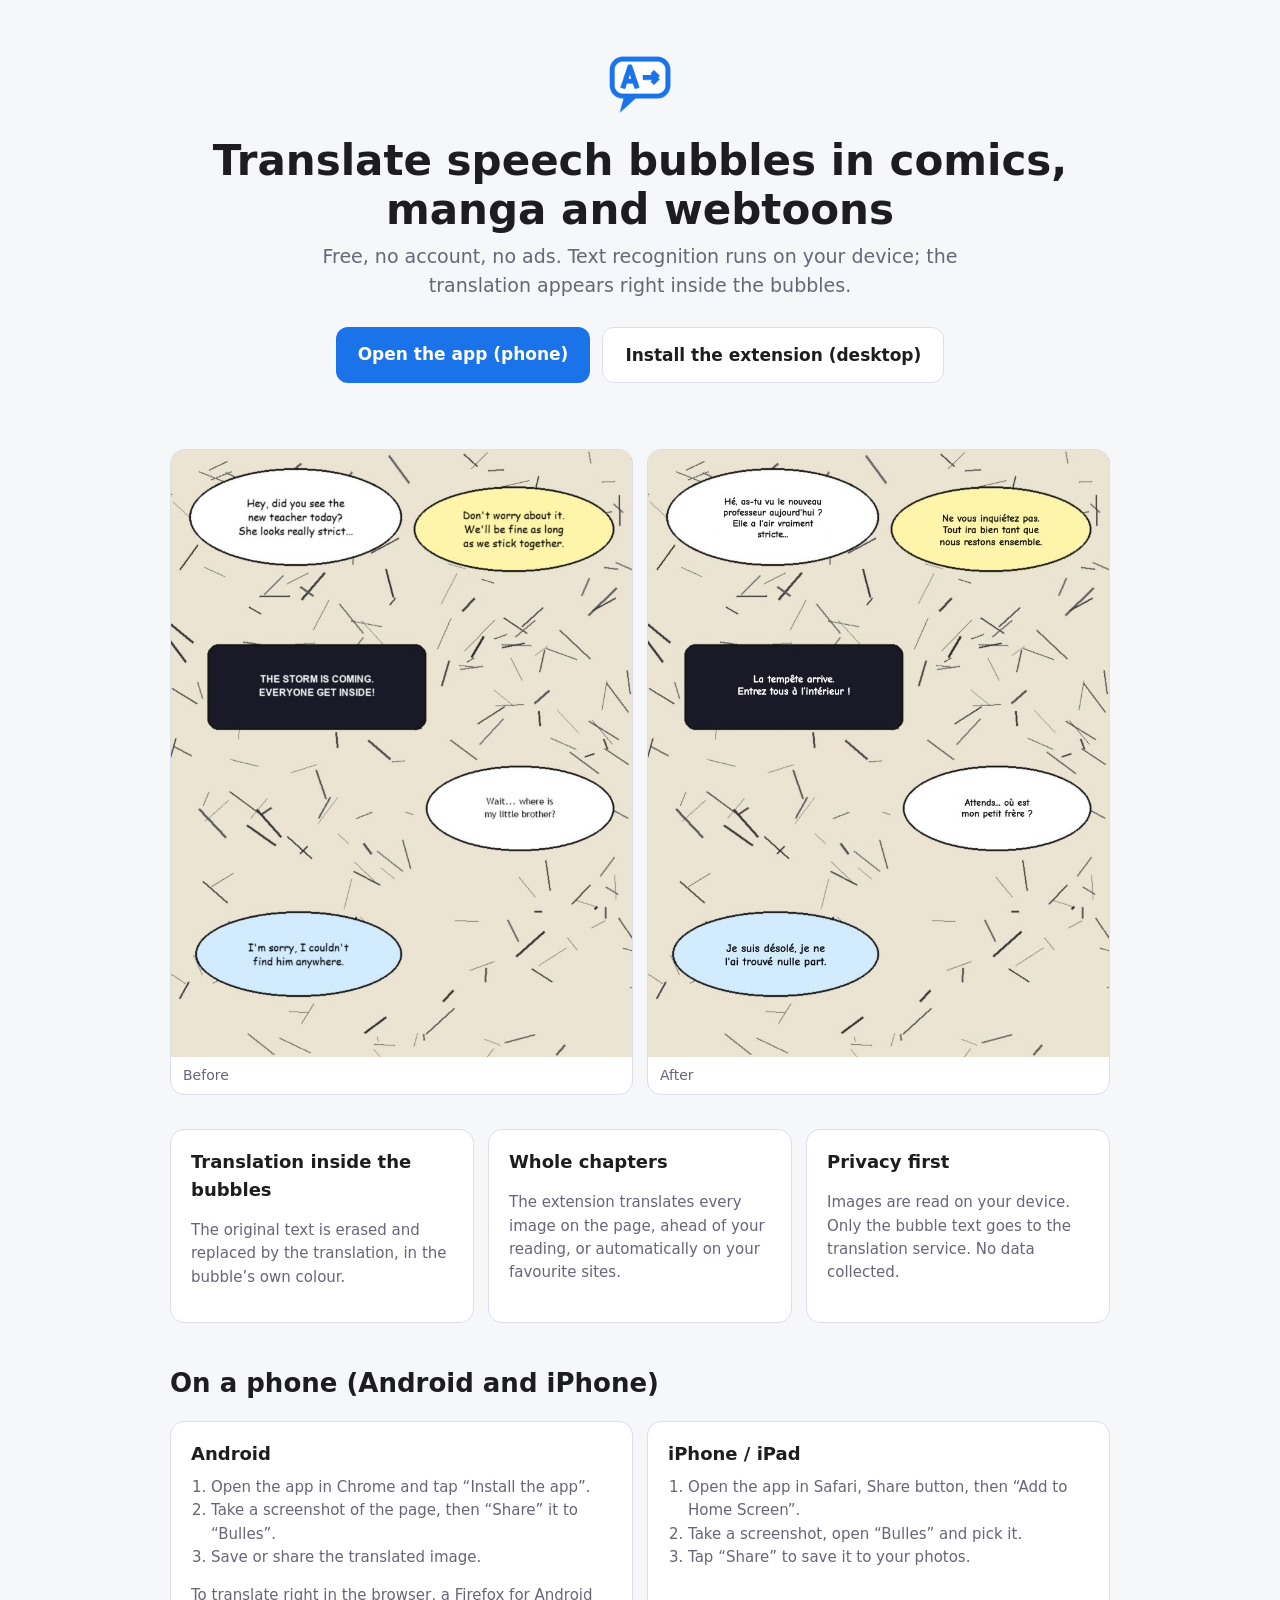
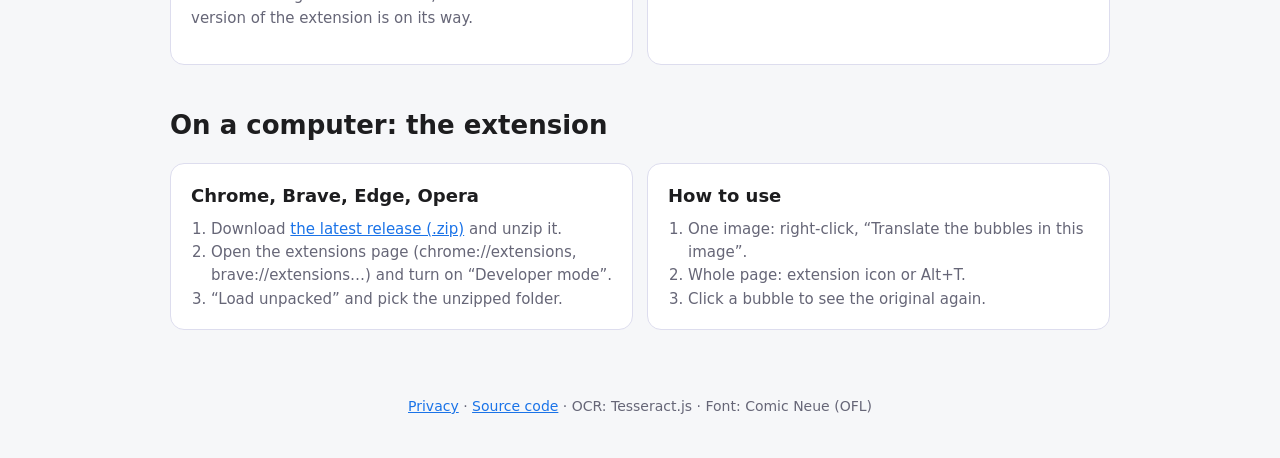
==== index.html @ 46fa4fe2 "Version 1.2 : application web pour téléphone, extension bilingue et compatible Firefox - Moteur comm" ====
<!DOCTYPE html>
<html lang="fr">
<head>
<meta charset="utf-8">
<meta name="viewport" content="width=device-width, initial-scale=1">
<title>Traducteur de bulles : traduis BD, manga et webtoons gratuitement</title>
<meta name="description" content="Traduis gratuitement le texte des bulles de BD, manga et webtoons, sur ordinateur (extension) et sur téléphone (application web). Sans compte, sans pub.">
<meta property="og:title" content="Traducteur de bulles">
<meta property="og:description" content="Traduis gratuitement les bulles de BD, manga et webtoons. Ordinateur et téléphone.">
<meta property="og:image" content="https://no6b.github.io/traducteur-bulles/assets/demo-apres.jpg">
<link rel="icon" href="app/icon-192.png">
<style>
  :root { color-scheme: light dark; --accent: #1a73e8; --bg: #f6f7f9; --card: #fff; --text: #1d1d1f; --muted: #667; --line: #dde; }
  @media (prefers-color-scheme: dark) { :root { --bg: #121316; --card: #1d1f23; --text: #eceef1; --muted: #9aa; --line: #2e3137; } }
  * { box-sizing: border-box; }
  body { margin: 0; background: var(--bg); color: var(--text); font: 17px/1.55 system-ui, -apple-system, "Segoe UI", Roboto, sans-serif; }
  .wrap { max-width: 980px; margin: 0 auto; padding: 0 20px; }
  header { padding: 48px 0 24px; text-align: center; }
  header img { width: 72px; height: 72px; }
  h1 { font-size: clamp(28px, 5vw, 42px); margin: 10px 0 8px; line-height: 1.15; }
  .lead { color: var(--muted); font-size: 19px; max-width: 640px; margin: 0 auto; }
  .ctas { display: flex; gap: 12px; justify-content: center; flex-wrap: wrap; margin: 26px 0 8px; }
  .btn { display: inline-block; padding: 14px 22px; border-radius: 12px; font-weight: 600; text-decoration: none; }
  .btn.primary { background: var(--accent); color: #fff; }
  .btn.secondary { background: var(--card); color: var(--text); border: 1px solid var(--line); }
  .demo { display: grid; grid-template-columns: 1fr 1fr; gap: 14px; margin: 34px 0; }
  .demo figure { margin: 0; background: var(--card); border: 1px solid var(--line); border-radius: 14px; overflow: hidden; }
  .demo img { display: block; width: 100%; height: auto; }
  .demo figcaption { padding: 8px 12px; font-size: 14px; color: var(--muted); }
  @media (max-width: 620px) { .demo { grid-template-columns: 1fr; } }
  .grid { display: grid; grid-template-columns: repeat(auto-fit, minmax(260px, 1fr)); gap: 14px; margin: 18px 0 36px; }
  .card { background: var(--card); border: 1px solid var(--line); border-radius: 14px; padding: 18px 20px; }
  .card h3 { margin: 0 0 6px; font-size: 18px; }
  .card p, .card li { color: var(--muted); font-size: 15px; }
  .card ol { padding-left: 20px; margin: 8px 0 0; }
  h2 { font-size: 26px; margin: 40px 0 6px; }
  code { background: rgba(127,127,127,.15); padding: 1px 5px; border-radius: 5px; font-size: 14px; }
  footer { color: var(--muted); font-size: 14px; text-align: center; padding: 30px 0 40px; }
  footer a, .card a { color: var(--accent); }
</style>
</head>
<body>
<div class="wrap">
  <header>
    <img src="app/icon-192.png" alt="">
    <h1 data-t="h1">Traduis les bulles de BD, manga et webtoons</h1>
    <p class="lead" data-t="lead">Gratuit, sans compte et sans pub. La lecture du texte se fait sur ton appareil ; la traduction s'affiche directement dans les bulles.</p>
    <div class="ctas">
      <a class="btn primary" href="app/" data-t="ctaApp">Ouvrir l'application (téléphone)</a>
      <a class="btn secondary" href="#extension" data-t="ctaExt">Installer l'extension (ordinateur)</a>
    </div>
  </header>

  <section class="demo">
    <figure><img src="assets/demo-avant.jpg" alt="Page originale en anglais" loading="lazy"><figcaption data-t="before">Avant</figcaption></figure>
    <figure><img src="assets/demo-apres.jpg" alt="Même page traduite en français" loading="lazy"><figcaption data-t="after">Après</figcaption></figure>
  </section>

  <div class="grid">
    <div class="card"><h3 data-t="f1t">Traduction dans les bulles</h3><p data-t="f1">Le texte d'origine est effacé et remplacé par la traduction, à la couleur de la bulle.</p></div>
    <div class="card"><h3 data-t="f2t">Chapitres entiers</h3><p data-t="f2">L'extension traduit toutes les images de la page, en avance pendant que tu lis, ou automatiquement sur tes sites préférés.</p></div>
    <div class="card"><h3 data-t="f3t">Respect de la vie privée</h3><p data-t="f3">Les images sont lues sur ton appareil. Seul le texte des bulles part au service de traduction. Aucune donnée collectée.</p></div>
  </div>

  <h2 id="phone" data-t="phoneTitle">Sur téléphone (Android et iPhone)</h2>
  <div class="grid">
    <div class="card"><h3>Android</h3><ol>
      <li data-t="and1">Ouvre l'application avec Chrome et appuie sur « Installer l'application ».</li>
      <li data-t="and2">Fais une capture d'écran de la page à traduire, puis « Partager » vers « Bulles ».</li>
      <li data-t="and3">Enregistre ou partage l'image traduite.</li>
    </ol><p data-t="andFx">Pour traduire directement dans le navigateur, une version de l'extension pour Firefox Android est en préparation.</p></div>
    <div class="card"><h3>iPhone / iPad</h3><ol>
      <li data-t="ios1">Ouvre l'application dans Safari, bouton Partager, puis « Sur l'écran d'accueil ».</li>
      <li data-t="ios2">Fais une capture d'écran, ouvre « Bulles » et choisis la capture.</li>
      <li data-t="ios3">Appuie sur « Partager » pour l'enregistrer dans tes photos.</li>
    </ol></div>
  </div>

  <h2 id="extension" data-t="extTitle">Sur ordinateur : l'extension</h2>
  <div class="grid">
    <div class="card"><h3>Chrome, Brave, Edge, Opera</h3><ol>
      <li><span data-t="ext1">Télécharge le fichier</span> <a href="https://github.com/NO6B/traducteur-bulles/releases/latest" data-t="extZip">de la dernière version (.zip)</a><span data-t="ext1b"> et décompresse-le.</span></li>
      <li data-t="ext2">Ouvre la page des extensions (chrome://extensions, brave://extensions…) et active le « Mode développeur ».</li>
      <li data-t="ext3">« Charger l'extension non empaquetée » et choisis le dossier décompressé.</li>
    </ol></div>
    <div class="card"><h3 data-t="useTitle">Utilisation</h3><ol>
      <li data-t="use1">Une image : clic droit, « Traduire les bulles de cette image ».</li>
      <li data-t="use2">Toute la page : icône de l'extension ou Alt+T.</li>
      <li data-t="use3">Clique sur une bulle pour revoir l'original.</li>
    </ol></div>
  </div>

  <footer>
    <a href="privacy.html" data-t="privacy">Confidentialité</a> ·
    <a href="https://github.com/NO6B/traducteur-bulles" data-t="source">Code source</a> ·
    <span data-t="credits">OCR : Tesseract.js · Police : Comic Neue (OFL)</span>
  </footer>
</div>
<script>
// Version anglaise si le navigateur n'est pas en français.
if (!navigator.language.toLowerCase().startsWith('fr')) {
  const EN = {
    h1: 'Translate speech bubbles in comics, manga and webtoons',
    lead: 'Free, no account, no ads. Text recognition runs on your device; the translation appears right inside the bubbles.',
    ctaApp: 'Open the app (phone)', ctaExt: 'Install the extension (desktop)', before: 'Before', after: 'After',
    f1t: 'Translation inside the bubbles', f1: 'The original text is erased and replaced by the translation, in the bubble’s own colour.',
    f2t: 'Whole chapters', f2: 'The extension translates every image on the page, ahead of your reading, or automatically on your favourite sites.',
    f3t: 'Privacy first', f3: 'Images are read on your device. Only the bubble text goes to the translation service. No data collected.',
    phoneTitle: 'On a phone (Android and iPhone)',
    and1: 'Open the app in Chrome and tap “Install the app”.', and2: 'Take a screenshot of the page, then “Share” it to “Bulles”.',
    and3: 'Save or share the translated image.', andFx: 'To translate right in the browser, a Firefox for Android version of the extension is on its way.',
    ios1: 'Open the app in Safari, Share button, then “Add to Home Screen”.', ios2: 'Take a screenshot, open “Bulles” and pick it.',
    ios3: 'Tap “Share” to save it to your photos.',
    extTitle: 'On a computer: the extension', ext1: 'Download', extZip: 'the latest release (.zip)', ext1b: ' and unzip it.',
    ext2: 'Open the extensions page (chrome://extensions, brave://extensions…) and turn on “Developer mode”.',
    ext3: '“Load unpacked” and pick the unzipped folder.', useTitle: 'How to use',
    use1: 'One image: right-click, “Translate the bubbles in this image”.', use2: 'Whole page: extension icon or Alt+T.',
    use3: 'Click a bubble to see the original again.', privacy: 'Privacy', source: 'Source code',
    credits: 'OCR: Tesseract.js · Font: Comic Neue (OFL)',
  };
  document.documentElement.lang = 'en';
  document.title = 'Bubble Translator: translate comics, manga and webtoons for free';
  for (const el of document.querySelectorAll('[data-t]')) if (EN[el.dataset.t]) el.textContent = EN[el.dataset.t];
}
</script>
</body>
</html>
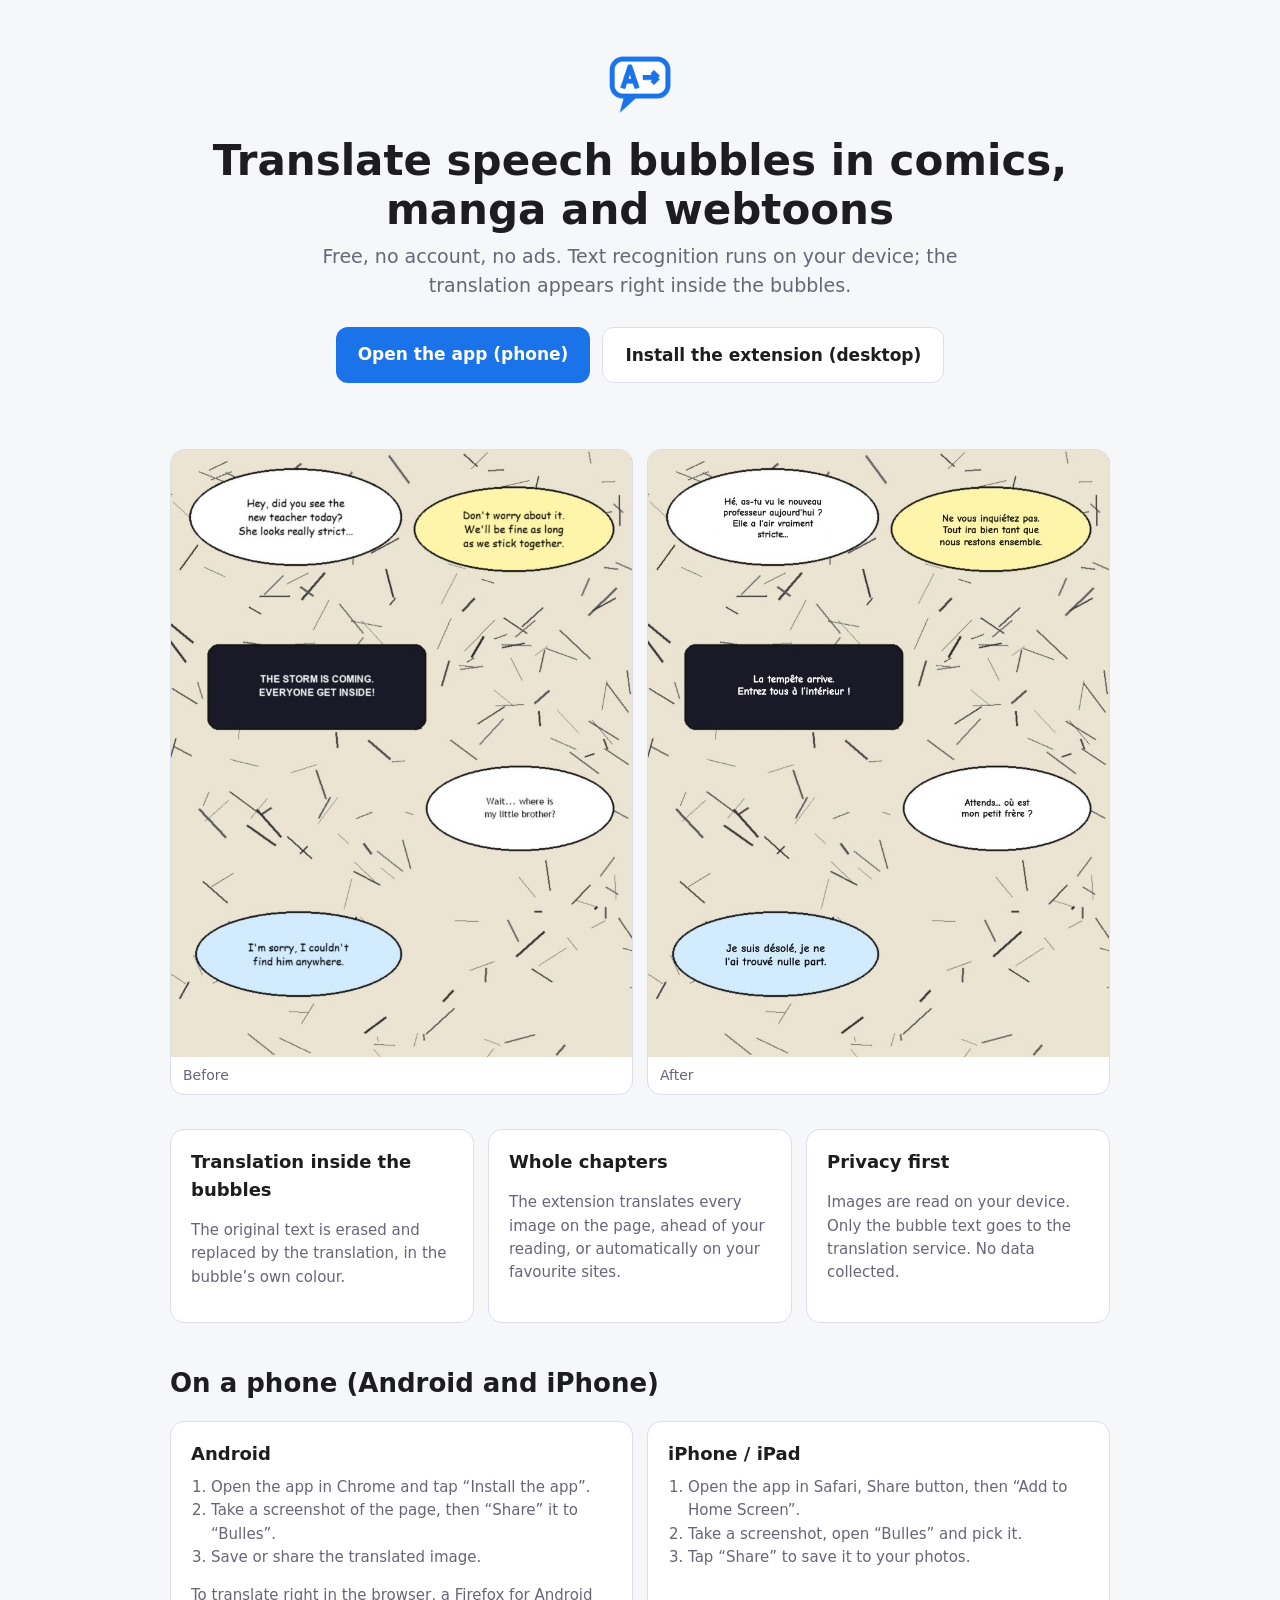
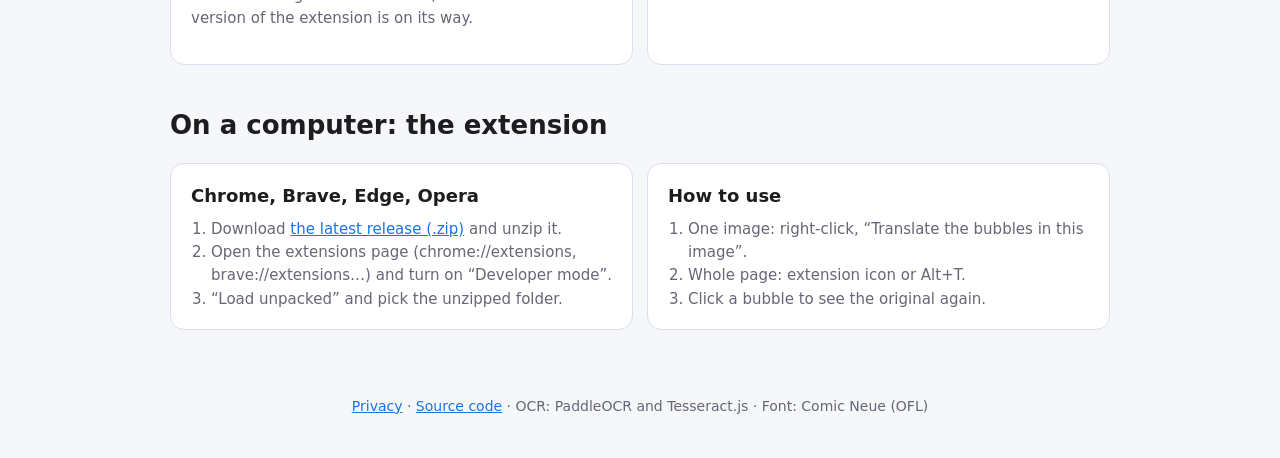
==== commit dec0a249: "Version 1.3 : PaddleOCR (PP-OCRv5) comme moteur de lecture - Nouveau moteur engine/paddle.js : modèl" ====
--- a/index.html
+++ b/index.html
@@ -93,7 +93,7 @@
   <footer>
     <a href="privacy.html" data-t="privacy">Confidentialité</a> ·
     <a href="https://github.com/NO6B/traducteur-bulles" data-t="source">Code source</a> ·
-    <span data-t="credits">OCR : Tesseract.js · Police : Comic Neue (OFL)</span>
+    <span data-t="credits">OCR : PaddleOCR et Tesseract.js · Police : Comic Neue (OFL)</span>
   </footer>
 </div>
 <script>
@@ -116,7 +116,7 @@
     ext3: '“Load unpacked” and pick the unzipped folder.', useTitle: 'How to use',
     use1: 'One image: right-click, “Translate the bubbles in this image”.', use2: 'Whole page: extension icon or Alt+T.',
     use3: 'Click a bubble to see the original again.', privacy: 'Privacy', source: 'Source code',
-    credits: 'OCR: Tesseract.js · Font: Comic Neue (OFL)',
+    credits: 'OCR: PaddleOCR and Tesseract.js · Font: Comic Neue (OFL)',
   };
   document.documentElement.lang = 'en';
   document.title = 'Bubble Translator: translate comics, manga and webtoons for free';
